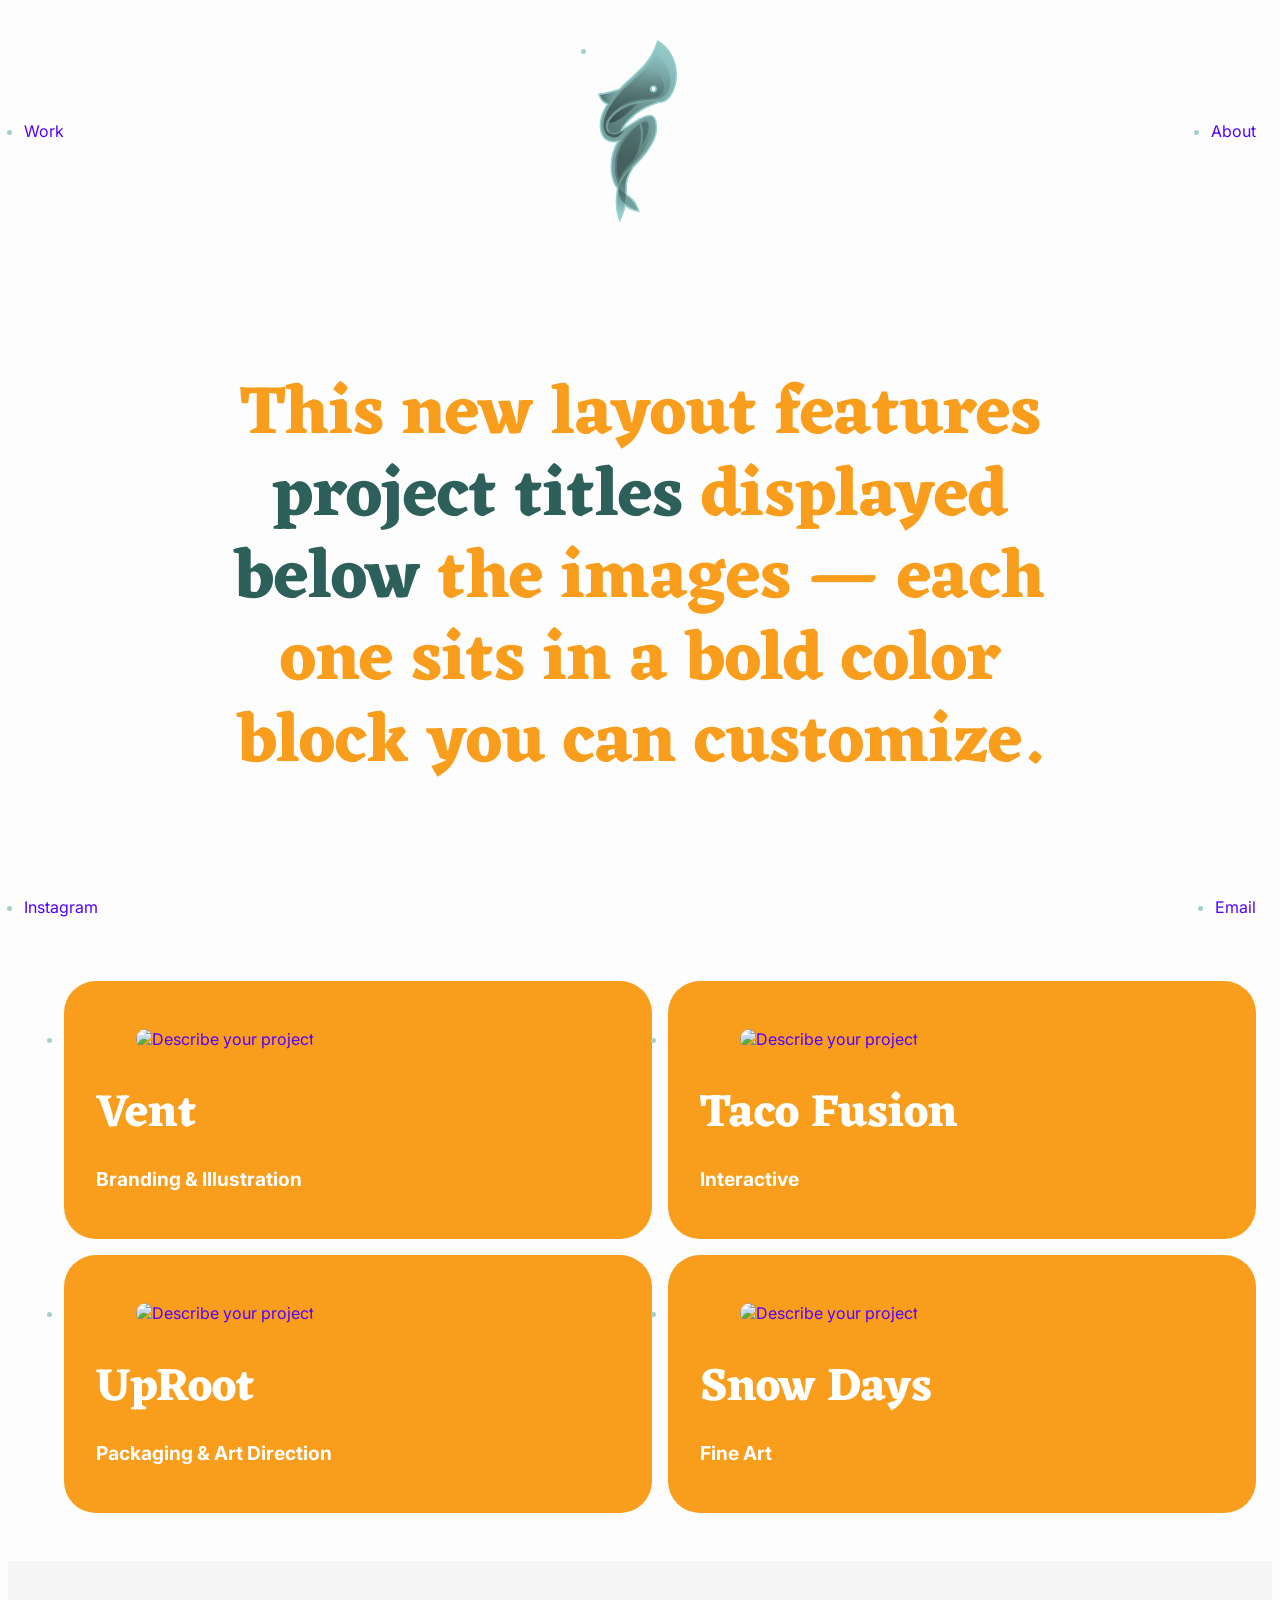
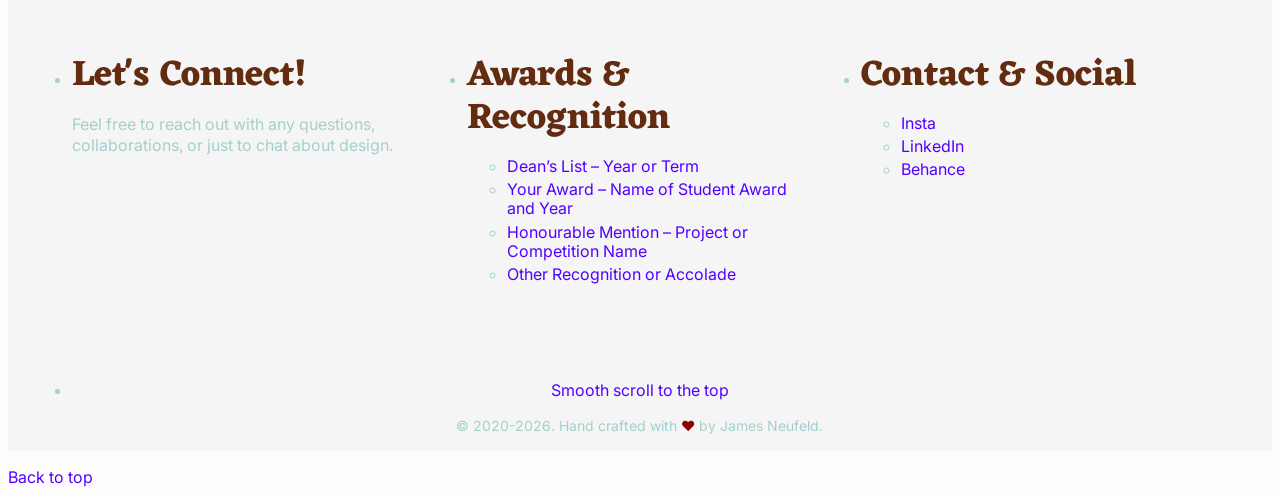
==== index.html @ b60eaa47 "Set new home page Ethan liked work with titles below" ====
<!DOCTYPE html>
<html lang="en">
  <head>
    <title>Free Creative Portfolio Template: October 2025 Version | Work Page</title>
    <meta name="description" content="When writing a meta description, keep it between 140 and 160 characters so Google can display your entire message. Don’t forget to include your keyword!" />
    <meta charset="utf-8" />
    <meta name="viewport" content="width=device-width, initial-scale=1.0" />
    <link rel="icon" type="image/svg+xml" href="assets/branding-images/favicon.svg" />
    <link rel="icon" type="image/png" href="assets/branding-images/favicon.png" />
    <meta property="og:image" content="screenshot.jpg" />
    <link rel="stylesheet" href="https://cdnjs.cloudflare.com/ajax/libs/meyer-reset/2.0/reset.min.css" />
    <link rel="stylesheet" href="https://cdnjs.cloudflare.com/ajax/libs/font-awesome/6.6.0/css/all.min.css" integrity="sha512-Kc323vGBEqzTmouAECnVceyQqyqdsSiqLQISBL29aUW4U/M7pSPA/gEUZQqv1cwx4OnYxTxve5UMg5GT6L4JJg==" crossorigin="anonymous" referrerpolicy="no-referrer" />
    <link rel="stylesheet" href="./styles/style.css" />
  </head>

  <body class="work-page" id="top">
    <section class="hero">
      <header class="hero-header">
        <ul class="nav-branding">
          <li><a href="index.html" class="custom-navigation">Work</a></li>
          <li class="nav-branding-logo">
            <a href="index.html"><img src="assets/branding-images/logo.svg" alt="Describe your project" /></a>
          </li>
          <li><a href="about.html" class="custom-navigation">About</a></li>
        </ul>
      </header>
      <div class="hero-headline-wrapper">
        <h1 class="hero-headline">
          This new layout features <span class="highlight-primary"><strong>project titles</strong></span> displayed <span class="highlight-primary"><strong>below</strong></span> the images — each one sits in a bold color block you can customize.
        </h1>
      </div>
      <footer class="hero-footer">
        <ul class="hero-footer-navigation">
          <li><a href="#" class="custom-navigation">Instagram</a></li>
          <li><a href="mailto:james@magnetude.com" class="custom-navigation">Email</a></li>
        </ul>
      </footer>
    </section>

    <main class="main-work-section">
      <section class="portfolio">
        <ul class="grid">
          <li class="work-page-grid-item project-container rounded-large">
            <a href="project-1.html" class="margin-bottom">
              <figure>
                <img src="assets/temp/first-name-last-name--project-title--category-3.jpg" width="1920" height="1080" class="rounded-large" loading="lazy" alt="Describe your project" />
              </figure>
            </a>
            <a href="project-1.html">
              <div class="project-details-overlay">
                <h1 class="work-grid-project-title">Vent</h1>
                <h4 class="work-grid-project-category">Branding &amp; Illustration</h4>
              </div>
            </a>
          </li>
          <li class="work-page-grid-item project-container rounded-large">
            <a href="project-2.html" class="margin-bottom">
              <figure>
                <img src="assets/temp/first-name-last-name--project-title--category-1.jpg" width="1920" height="1080" class="rounded-large" loading="lazy" alt="Describe your project" />
              </figure>
            </a>
            <a href="project-2.html">
              <div class="project-details-overlay rounded-large">
                <h1 class="work-grid-project-title">Taco Fusion</h1>
                <h4 class="work-grid-project-category">Interactive</h4>
              </div>
            </a>
          </li>
          <li class="work-page-grid-item project-container rounded-large">
            <a href="project-3.html" class="margin-bottom">
              <figure>
                <img src="assets/temp/first-name-last-name--project-title--category-2.jpg" width="1920" height="1080" class="rounded-large" loading="lazy" alt="Describe your project" />
              </figure>
            </a>
            <a href="project-3.html">
              <div class="project-details-overlay rounded-large">
                <h1 class="work-grid-project-title">UpRoot</h1>
                <h4 class="work-grid-project-category">Packaging &amp; Art Direction</h4>
              </div>
            </a>
          </li>
          <li class="work-page-grid-item project-container rounded-large">
            <a href="project-1.html" class="margin-bottom">
              <figure>
                <img src="assets/temp/first-name-last-name--project-title--category--placeholder-neo-classical-1.jpg" width="1920" height="1080" class="rounded-large" loading="lazy" alt="Describe your project" />
              </figure>
            </a>
            <a href="project-1.html">
              <div class="project-details-overlay rounded-large">
                <h1 class="work-grid-project-title">Snow Days</h1>
                <h4 class="work-grid-project-category">Fine Art</h4>
              </div>
            </a>
          </li>

        </ul>
      </section>
    </main>

    <ul class="footer-global">
      <li class="footer-tagline">
        <h2>Let's Connect!</h2>
        <p>Feel free to reach out with any questions, collaborations, or just to chat about design.</p>
      </li>
      <li class="footer-highlights">
        <h2>Awards & Recognition</h2>
        <ul class="footer-awards-list">
          <li class="footer-item"><a href="#">Dean’s List – Year or Term</a></li>
          <li class="footer-item"><a href="#">Your Award – Name of Student Award and Year</a></li>
          <li class="footer-item"><a href="#">Honourable Mention – Project or Competition Name</a></li>
          <li class="footer-item"><a href="#">Other Recognition or Accolade</a></li>
        </ul>
      </li>

      <li class="footer-contact-social">
        <h2>Contact & Social</h2>
        <ul class="footer-socials-list">
          <li class="footer-item"><a href="#">Insta</a></li>
          <li class="footer-item"><a href="#">LinkedIn</a></li>
          <li class="footer-item"><a href="#">Behance</a></li>
        </ul>
      </li>

      <li class="footer-full-width">
        <p><a href="#top">Smooth scroll to the top</a></p>
        <p class="footer-fineprint">
          &copy; <span id="copyright-years">2020-</span>. Hand crafted with
          <span class="heart">❤</span>
          by James Neufeld.
        </p>
        <script>
          document.getElementById("copyright-years").textContent += new Date().getFullYear();
        </script>
      </li>
    </ul>

    <div id="myID" class="bottomMenu hide"><a href="#">Back to top</a></div>

    <script>
      myID = document.getElementById("myID");

      var myScrollFunc = function () {
        var y = window.scrollY;
        if (y >= 800) {
          myID.className = "bottomMenu show";
        } else {
          myID.className = "bottomMenu hide";
        }
      };

      window.addEventListener("scroll", myScrollFunc);
    </script>
  </body>
</html>
---- styles/style.css ----
/*
 * =============================================
 * PORTFOLIO FOR CREATIVES – MAIN STYLESHEET
 * =============================================
 * Author: James Neufeld
 * Version: 2.1 | Last Updated: April 13, 2025
 * License: GNU General Public License v3.0 (GPL-3.0)
 * https://www.gnu.org/licenses/gpl-3.0.en.html
 * 
 * CONTENTS:                    DESIGN SYSTEM:
 * 1. Base Styles               - Comprehensive color & font theming 🎨
 * 2. Typography                - Mobile-first responsive architecture 📱
 * 3. Layout Components
 * 4. Page Templates
 * 5. Responsive Breakpoints
 * =============================================
 */

/* 
███████  ██████  ███    ██ ████████ ███████ 
██      ██    ██ ████   ██    ██    ██      
█████   ██    ██ ██ ██  ██    ██    ███████ 
██      ██    ██ ██  ██ ██    ██         ██ 
██       ██████  ██   ████    ██    ███████ 
*/

/* ------------------------------- */
/* 🌐 Google Fonts - Customize Your Site's Typography */
/* You can add your own fonts here, but be mindful of performance */
/* ------------------------------- */

/* TODO: Replace these Google Fonts with the ones you want to use on your site. */
/* Remember, the more fonts you load, the longer it can take for your page to load. */

/* Eczar Font (for headers or special text) */
@import url("https://fonts.googleapis.com/css2?family=Eczar:wght@400;500;600;700;800&display=swap");

/* Rubik Font (clean and modern for body text) */
@import url("https://fonts.googleapis.com/css2?family=Rubik:wght@300;400;500;600;700;900&display=swap");

/* Inter Font (great for readability and minimal design) */
@import url("https://fonts.googleapis.com/css2?family=Inter:wght@100;200;300;400;500;600;700;800;900&display=swap");

/*

/* 
██ ███    ███ ██████   ██████  ██████  ████████      ██████ ███████ ███████ 
██ ████  ████ ██   ██ ██    ██ ██   ██    ██        ██      ██      ██      
██ ██ ████ ██ ██████  ██    ██ ██████     ██        ██      ███████ ███████ 
██ ██  ██  ██ ██      ██    ██ ██   ██    ██        ██           ██      ██ 
██ ██      ██ ██       ██████  ██   ██    ██         ██████ ███████ ███████ 
*/

/* ------------------------------- */
/* 🔗 Imported Stylesheets */
/* These are external CSS files that add extra effects to your site. */
/* ------------------------------- */

/* TODO: Delete any stylesheets you don't plan to use on your site. */

/* File for animation effects that make elements move (e.g., flying) */
@import url("make-something-fly.css");

/* File for animation effects that make elements blink */
@import url("make-something-blink.css");

/* File for adding a smooth animated gradient background */
@import url("animated-gradient.css");

/* File for adding a glitch animation to your 404 error page */
@import url("error.css");

/* File for adding text stroke (outline) effect */
@import url("text-stroke.css");

/* File for adding stroke shadow effect around text */
@import url("stroke-shadow.css");

/* File with extra experimental styles (e.g., fun animations or effects) */
@import url("experiments.css");

/* File for adding a scroll-to-top button or effect */
@import url("scroll-to-top.css");

/* File for adding accordion functionality to expand/collapse content sections */
@import url("accordian.css");

/* 
██    ██  █████  ██████  ██  █████  ██████  ██      ███████ ███████ 
██    ██ ██   ██ ██   ██ ██ ██   ██ ██   ██ ██      ██      ██      
██    ██ ███████ ██████  ██ ███████ ██████  ██      █████   ███████ 
 ██  ██  ██   ██ ██   ██ ██ ██   ██ ██   ██ ██      ██           ██ 
  ████   ██   ██ ██   ██ ██ ██   ██ ██████  ███████ ███████ ███████ 
*/

/* ------------------------------- */
/* 🎨 Theme Design Variables */
/* Use CSS variables to quickly change your site's color scheme and typography */
/* ------------------------------- */

/* These design variables store important elements like colours and fonts.
   You can easily change the look and feel of your site by adjusting these values. */

/* TODO: Customize these variables to fit your design. You can add new ones or delete ones you don’t need. */

:root {
  /* Typography */
  --font-family-body: "Inter", sans-serif;
  --font-family-heading: "Eczar", serif;
  --font-family-project-title: "Eczar", serif;
  /* Core Colours */
  --color-text-primary: #a3d0cd;
  --color-text-secondary: #a3d0cd;
  --color-accent-primary: #f99d1c;
  --color-accent-secondary: #2d605b;
  --color-overlay-primary: rgb(45, 96, 91,0.8);
  --color-highlight: #a3d0cd;
  --color-fallback: #ff057c; /* Fallback color for glitch effect on 404 page */
  /* Backgrounds */
  --color-bg: #fdfdfd;
  --color-bg-about: #f5f5f5;
  --color-bg-footer: #f5f5f5;
  --color-bg-holding-page: rgba(82, 0, 255, 0.6);
  /* Headings */
  --h1-color: #632c11;
  --h2-color: #632c11;
  --h3-color: #632c11;
  --h4-color: #632c11;
  --h5-color: #632c11;
  --h6-color: #632c11;
  /* Special Text Colours */
  --color-text-holding-title: #ebedf0;
  --color-text-project-category: #ffffff;
  --color-text-project-description: #222;
  --color-text-project-sidebar: #222;
  --color-text-project-title: #5200ff;
  --color-text-work-grid-title: #ffffff;
  /* Link States */
  --color-link: #5200ff;
  --color-link-hover: #111;
  --color-link-visited: #5200ff;
  /* Navigation */
  --color-nav-link: #5200ff;
  --color-nav-link-hover: #321575;
  --color-nav-arrow: #5200ff;
  --color-nav-arrow-hover: #000;
  --color-nav-arrow-stroke: #5200ff;
  --color-nav-arrow-stroke-hover: #000;
  /* Components */
  --color-bg-full-width: #f5f5f5;
  --color-bg-project-description: #f5f5f5;
  --color-bg-sidebar-project: orangered;
  --color-bg-sidebar-work: lemonchiffon;
  --color-gradient-hero: linear-gradient(90deg, #ff00ff, #00ffff);
  --color-gradient-project-details: linear-gradient(-225deg, #ff057c 0%, #8d0b93 50%, #321575 100%);
  /* Special Elements */
  --color-icon-heart: darkred;
  --color-text-holding-footer: #f8f8ff;
  --color-bg-selection: #5200ff;
  --color-shadow-stroke: rgba(0, 0, 0, 0.4);
  /* Assets */
  --image-noise-texture: url(/assets/temp/noise.svg);
  /* Animation Durations */
  --duration-fast: 0.15s; /* Quick interactions (hover states) */
  --duration-normal: 0.3s; /* Standard transitions (button clicks) */
  --duration-slow: 0.75s; /* Prominent animations (page transitions) */
  /* Rounded Corners */
  --radius-sm: 0.5rem; /* Small interactive elements */
  --radius-md: 1rem; /* Cards/containers */
  --radius-lg: 2rem; /* Large decorative elements */
  --radius-full: 50%; /* Circles/pills */
  /* Padding Scale */
  --padding-tiny: 0.5rem; /* Micro-spacing: icon padding, toggle switches */
  --padding-small: 1rem; /* Compact spacing: mobile buttons, form tags */
  --padding-medium: 2rem; /* Standard spacing: desktop buttons, card content */
  --padding-large: 3rem; /* Section spacing: content blocks, banner padding */
  --padding-jumbo: 4rem; /* Hero elements: full-width containers, page headers */
  --padding-ultra: 8rem; /* Full-bleed spacing: edge-to-edge layouts, super-sized headers */
  /* Flex Gap Scale */
  --gap-tiny: 0.5rem; /* Micro-gap: icon spacing, small button groups */
  --gap-small: 1rem; /* Compact gap: card elements, form fields */
  --gap-medium: 2rem; /* Standard gap: desktop card grids, section items */
  --gap-large: 3rem; /* Section gap: major content blocks, banner spacing */
  --gap-jumbo: 4rem; /* Hero gap: full-width containers, large card spacing */
  --gap-ultra: 8rem; /* Edge-to-edge spacing: mega sections, spacious layouts */
}

/* ======================
   #BASE STYLES
   ====================== */

/* 
███    ███  ██████  ██████  ██ ██      ███████     ███████ ██ ██████  ███████ ████████ 
████  ████ ██    ██ ██   ██ ██ ██      ██          ██      ██ ██   ██ ██         ██    
██ ████ ██ ██    ██ ██████  ██ ██      █████       █████   ██ ██████  ███████    ██    
██  ██  ██ ██    ██ ██   ██ ██ ██      ██          ██      ██ ██   ██      ██    ██    
██      ██  ██████  ██████  ██ ███████ ███████     ██      ██ ██   ██ ███████    ██    
*/

/* ------------------------------- */
/* 📱 Responsive Design for Small Devices (Portrait Phones) */
/* No media query needed for small devices like phones under 576px. This is the default in Bootstrap. */
/* ------------------------------- */

/* Add border-box sizing to make layout easier and enable smooth scrolling behavior */
html {
  box-sizing: border-box; /* Makes sure padding and borders don't add extra width to elements */
  scroll-behavior: smooth; /* Adds smooth scrolling between sections */
  cursor: url("../assets/temp/up-cursor.png"), auto !important; /* Custom cursor (change the URL below to use your own) */

  /* TODO: Replace the URL above to add a custom cursor. 
     If you want to use the default browser cursor, just delete this line. */
}

/* Ensure all elements, including pseudo-elements, follow border-box sizing */
*,
*:before,
*:after {
  box-sizing: inherit; /* Inherits the border-box setting from the html tag */
}

body {
  font-family: var(--font-family-body);
  color: var(--color-text-primary);
  background: var(--color-bg);
  display: flex;
  flex-direction: column;
  min-height: 100vh;
}

/* ------------------------------- */
/* 🖍️ Text Highlight Styles */
/* This changes the background color when you highlight text (like when you click and drag to select it) */
/* ------------------------------- */

::selection {
  background: var(--color-bg-selection); /* Uses your custom color for highlighted text */
}

/* ---------------------------------------- */
/* 🖼️ Responsive Image Styles */
/* These styles make your images and icons look good on any screen size */
/* ---------------------------------------- */

/* Make all images and SVGs scale nicely */
img,
svg {
  max-width: 100%; /* Keeps the image from getting too big */
  height: auto; /* Keeps the image’s original proportions */
  vertical-align: top; /* Removes little gaps under images (from line-height) */
  object-fit: contain; /* Optional: Makes sure the whole image fits inside its box */
  /* Try 'cover' if you want it to fill the space, or remove this line if not needed */
}

/* ---------------------------------------- */
/* 🎨 Utility Classes for Styling Elements  */
/* Use these helper classes to quickly apply 
   common styles across your portfolio site */
/* ---------------------------------------- */

/* ------------------------ */
/* 📐 Layout & Spacing Tools */
/* ------------------------ */

/* Horizontally centers a block element (must have a defined width) */
.centered-block {
  margin: 0 auto;
}

/* Vertical layout – stacks items in a column (mobile-first) */
.flex-row {
  display: flex;
  flex-direction: column;
}

/* Puts the box on its own line and adds space underneath */
.margin-bottom {
  display: block; /* Makes it a block so it stacks nicely */
  margin-bottom: 1rem; /* Adds space below – helps with layout breathing room */
}

.width-third,
.width-two-thirds {
  width: 100%;
}

/* Adds a dashed border to help you see the box while you're designing */
.border {
  border: 1px dashed var(--color-accent-primary); /* This uses your custom accent color */
  /* TODO: Delete this later – it’s just here to help you see the box while you work */
}

/* ---------------------- */
/* ✍️  Typography Helpers */
/* ---------------------- */

/* Optimal line length for readability (~60 characters) */
.max-text-width {
  max-width: 60ch;
}

/* Centers your text (great for headings or buttons) */
.centered-text {
  text-align: center;
}

/* ------------------------------ */
/* 🌀 Animation & Interaction Tools */
/* ------------------------------ */

/* Smooth transition when applying transformations – improves hover experience */
.rotate {
  transition: transform 0.3s ease;
}

/* Rotates the element slightly on hover – adds a playful effect */
.rotate:hover {
  transform: rotate(4deg);
}

/* ----------------------------- */
/* 📦 Padding Utilities (Mobile First) */
/* ----------------------------- */

.padding-tiny {
  padding: var(--padding-tiny);
}

.padding-small {
  padding: var(--padding-small);
}

.padding-medium {
  padding: var(--padding-small); /* smaller, mobile-safe default */
}

.padding-large {
  padding: var(--padding-small); /* smaller, mobile-safe default */
}

.padding-jumbo {
  padding: var(--padding-small); /* smaller, mobile-safe default */
}

.padding-ultra {
  padding: var(--padding-small); /* smaller, mobile-safe default */
}

/* ----------------------------- */
/* 🧩 Flex Gap Utilities (Mobile First) */
/* ----------------------------- */
.gap-tiny {
  gap: var(--gap-tiny);
}
.gap-small {
  gap: var(--gap-small);
}
.gap-medium {
  gap: var(--gap-small); /* smaller, mobile-safe default */
}
.gap-large {
  gap: var(--gap-small); /* smaller, mobile-safe default */
}
.gap-jumbo {
  gap: var(--gap-small); /* smaller, mobile-safe default */
}
.gap-ultra {
  gap: var(--gap-small); /* smaller, mobile-safe default */
}

/* ------------------------------ */
/* 🧱 Border Radius Shortcuts */
/* ------------------------------ */

/* Small interactive elements (buttons, inputs) */
.rounded-small {
  border-radius: var(--radius-sm);
}

/* Default containers (cards, dropdowns) */
.rounded-medium {
  border-radius: var(--radius-md);
}

/* Large decorative elements (modals, banners) */
.rounded-large {
  border-radius: var(--radius-lg);
}

/* Perfect circles (avatars, icons) */
.rounded-full {
  border-radius: var(--radius-full);
}

/* ---------------------------------------- */
/* 🎥 Responsive Embedded Video Styles      */
/* These styles keep your videos looking sharp and correctly sized on any device */
/* ---------------------------------------- */

/* The container holds the video and maintains a 16:9 aspect ratio */
.project-video-container {
  position: relative;
  overflow: hidden;
  width: 100%;
  padding-top: 56.25%; /* 16:9 Aspect Ratio (because 9 ÷ 16 = 0.5625) */
  margin-bottom: 1rem;
}
/* The iframe is absolutely positioned to fill the container */
.responsive-iframe {
  position: absolute;
  top: 0;
  left: 0;
  bottom: 0;
  right: 0;
  width: 100%;
  height: 100%;
}

/* ---------------------------------------- */
/* 🧭 Responsive Navigation (Coming Soon)   */
/* This section is in progress — you'll build a mobile-friendly nav bar here */
/* ---------------------------------------- */

.responsive-nav {
  display: flex;
  flex-direction: row;
  justify-content: space-between;
  background: lightblue;
  padding: var(--padding-small);
}

/* ------------------------------------------------------------------ */
/* 🔤 Global & Mobile Typography                                      */
/* Heading styles that scale nicely for mobile-first, responsive sites */
/* ------------------------------------------------------------------ */

/* 
████████ ██    ██ ██████   ██████   ██████  ██████   █████  ██████  ██   ██ ██    ██ 
   ██     ██  ██  ██   ██ ██    ██ ██       ██   ██ ██   ██ ██   ██ ██   ██  ██  ██  
   ██      ████   ██████  ██    ██ ██   ███ ██████  ███████ ██████  ███████   ████   
   ██       ██    ██      ██    ██ ██    ██ ██   ██ ██   ██ ██      ██   ██    ██    
   ██       ██    ██       ██████   ██████  ██   ██ ██   ██ ██      ██   ██    ██    
*/

/* Heading Styles (h1 - h6) */

h1 {
  font-size: 2.2rem;
  font-family: var(--font-family-heading);
  line-height: 1.2;
  margin-bottom: 1rem;
  color: var(--h1-color);
}

h2 {
  font-size: 2rem;
  font-family: var(--font-family-heading);
  line-height: 1.2;
  margin-bottom: 1rem;
  color: var(--h2-color);
}

h3 {
  font-size: 1.325rem;
  margin-bottom: 1rem;
  line-height: 1.2;
  color: var(--h3-color);
}

h4 {
  font-size: 1.2rem;
  line-height: 1.2;
  margin-bottom: 1rem;
  color: var(--h4-color);
}

h5 {
  font-size: 1.1rem;
  line-height: 1.2;
  margin-bottom: 1rem;
  color: var(--h5-color);
}

h6 {
  font-size: 1rem;
  line-height: 1.2;
  margin-bottom: 1rem;
  color: var(--h6-color);
}

/* ------------------------------------------------------------------ */
/* 📝 Paragraph and Text Styles                                       */
/* Base text styles for body copy, bold, italic, and fine print       */
/* ------------------------------------------------------------------ */

p {
  font-size: 1rem;
  line-height: 1.3;
  margin-bottom: 1rem;
}

strong {
  font-weight: 700; /* Makes text bold */
}

em {
  font-style: italic; /* Adds emphasis with italic style */
}

sup {
  font-size: 0.6em; /* smaller than the surrounding text */
  vertical-align: super; /* ensures it sits above the baseline */
  font-weight: normal; /* optional: adjust weight */
}

/* ------------------------------------------------------------------ */
/* 🎨 Custom Class Styles for Headlines, Projects, and Highlights     */
/* Use these utility classes to style key text elements across pages  */
/* ------------------------------------------------------------------ */

/* Main hero headline — usually sits in the intro section */
.hero-headline {
  color: var(--color-accent-primary); /* Uses your brand's dominant color */
  max-width: 40ch; /* Optimal line length for readability (~40 characters) */
  text-wrap: balance; /* Prevents awkward line breaks (like elegant typography) */
  margin-inline: auto; /* Horizontally centers the text in its container */
}

/* Large project title — appears on individual project pages */
.project-title {
  font-size: 3.625rem;
  font-family: var(--font-family-project-title);
  color: var(--color-text-project-title);
  margin-bottom: 1rem;
}

/* Project description text — pairs with the project title */
.project-description {
  font-size: 1.225rem;
  line-height: 1.2;
  color: var(--color-text-project-description);
  margin-bottom: 1rem;
}

/* 🧱 Full-width headings — useful in layouts that span edge-to-edge */
.h1-full-width,
.h2-full-width {
  width: 100%;
  padding: var(--padding-small);
}

/* ✨ Highlighted text — great for emphasis */
.highlight-primary {
  color: var(--color-accent-secondary);
}

.highlight-gradient {
  background: var(--color-gradient-hero);
  -webkit-background-clip: text;
  color: transparent;
  font-weight: bold;
}

/* 📂 Project grid title — used in grid view (like a portfolio gallery) */
.work-grid-project-title {
  font-size: 2.875rem;
  color: var(--color-text-work-grid-title);
  text-wrap: balance;
}

/* 🏷️ Project category label — displays the type or role of the project */
.work-grid-project-category {
  color: var(--color-text-project-category);
}

/*

██   ██ ██    ██ ██████  ███████ ██████  ██      ██ ███    ██ ██   ██ ███████ 
██   ██  ██  ██  ██   ██ ██      ██   ██ ██      ██ ████   ██ ██  ██  ██      
███████   ████   ██████  █████   ██████  ██      ██ ██ ██  ██ █████   ███████ 
██   ██    ██    ██      ██      ██   ██ ██      ██ ██  ██ ██ ██  ██       ██ 
██   ██    ██    ██      ███████ ██   ██ ███████ ██ ██   ████ ██   ██ ███████ 

*/

/* -------------------------------------------------------------------------- */
/* 🔗 Hyperlink Styles — LVHFA                                                */
/* LVHFA = Link, Visited, Hover, Focus, Active                                */
/* These are the five main states a hyperlink can be in                       */
/* -------------------------------------------------------------------------- */

/* Unvisited link */
a:link {
  color: var(--color-link);
  text-decoration: none; /* Removes underline */
}

/* Visited link — after a user clicks and returns */
a:visited {
  color: var(--color-link-visited);
}

/* Hover — when a user hovers their mouse over the link */
a:hover {
  color: var(--color-link-hover);
}

/* Focus — when a link is focused (keyboard navigation) */
a:focus {
  outline: 1px solid var(--color-accent-primary);
}

/* Active — when the link is actively being clicked or tapped */
a:active {
  color: var(--color-link-hover);
  /* Useful for mobile tap interactions */
}

/* -------------------------------------------------------------------------- */
/* 🧭 Hyperlink Class Styles                                                  */
/* These are custom styles for specific types of navigation links             */
/* -------------------------------------------------------------------------- */

a.nav-link-primary {
  color: var(--color-nav-link);
}
a.nav-link-primary:hover {
  color: var(--color-nav-link-hover);
}

/* -------------------------------------------------------------------------- */
/* 🧭 Previous & Next Project Navigation Arrows                               */
/* These styles are for the left and right arrows used to move between       */
/* individual project pages in your portfolio. Includes stroke effect styles.*/
/* -------------------------------------------------------------------------- */

/* Default and visited state for navigation arrows */

.navigation-arrow:link,
.navigation-arrow:visited {
  color: var(--color-nav-arrow);
}

/* Hover and active (clicked) states — makes arrows feel interactive */
.navigation-arrow:active,
.navigation-arrow:hover {
  color: var(--color-nav-arrow-hover);
}

/* 🖋️ Optional stroke effect for a bold, outlined arrow look */

.stroke:link,
.stroke:visited {
  -webkit-text-stroke-width: 2px;
  -webkit-text-stroke-color: var(--color-nav-arrow-stroke);
}

.stroke:active,
.stroke:hover {
  -webkit-text-stroke-width: 2px;
  -webkit-text-stroke-color: var(--color-nav-arrow-stroke-hover);
}

/* 

██   ██ ███████ ██████   ██████  
██   ██ ██      ██   ██ ██    ██ 
███████ █████   ██████  ██    ██ 
██   ██ ██      ██   ██ ██    ██ 
██   ██ ███████ ██   ██  ██████  
                                 
*/

/* -------------------------------------------------------------------------- */
/* 🦸 Hero Section Layout                                                     */
/* Full-page intro area with logo, headline, icon, and footer nav            */
/* Great place for first impression and personal branding                    */
/* -------------------------------------------------------------------------- */

.hero {
  width: 100%;
  min-height: 80vh; /* Takes up most of the screen height */
  display: flex;
  flex-direction: column;
}
.hero-header {
  min-height: 6rem; /* Space reserved for logo + nav */
}

.nav-branding {
  display: flex;
  flex-direction: column;
  justify-content: space-between;
  padding: var(--padding-small);
  align-items: center;
}

.nav-branding-group {
  display: flex;
  flex-direction: row;
}
.nav-branding-item {
  padding: var(--padding-tiny);
}

.nav-branding-logo {
  width: 3rem;
  /* TODO: Adjust the width of the logo on mobile devices here */
}

.hero-headline-wrapper {
  width: 100%;
  display: flex;
  flex-direction: column;
  flex: 1;
  gap: 3rem;
  align-items: center;
  justify-content: center;
  padding: var(--padding-small);
  text-align: center; /* Keeps text centered */
}

.hero-icon {
  font-size: 4rem;
}

.hero-footer {
  display: flex;
  justify-content: center;
  flex-direction: column;
  text-align: center;
}

.hero-footer-navigation {
  display: flex;
  flex-direction: row;
  justify-content: space-between;
  padding: var(--padding-small);
}

/*

 ██████  ██████  ███    ███ ██████   ██████  ███    ██ ███████ ███    ██ ████████ ███████ 
██      ██    ██ ████  ████ ██   ██ ██    ██ ████   ██ ██      ████   ██    ██    ██      
██      ██    ██ ██ ████ ██ ██████  ██    ██ ██ ██  ██ █████   ██ ██  ██    ██    ███████ 
██      ██    ██ ██  ██  ██ ██      ██    ██ ██  ██ ██ ██      ██  ██ ██    ██         ██ 
 ██████  ██████  ██      ██ ██       ██████  ██   ████ ███████ ██   ████    ██    ███████ 
                                                                                          
*/

/* -------------------------------------------------------------------------- */
/* 🔧 Full-Width Section Components                                             */
/* These components create flexible, full-screen sections for your portfolio   */
/* Perfect for highlighting key information and projects                      */
/* -------------------------------------------------------------------------- */

.full-width-section {
  width: 100%;
  min-height: 80vh; /* Takes up most of the screen height */
  display: flex;
  flex-direction: column;
  align-items: center;
  justify-content: center;
  background: var(--color-bg-full-width); /* Background color for full-width sections */
  margin-bottom: 1rem;
}

.full-width-headline-wrapper {
  width: 100%;
  min-height: 60vh; /* Ensures the headline takes up a good portion of the screen */
  display: flex;
  flex-direction: column;
  align-items: center;
  justify-content: center;
  padding: var(--padding-small);
  text-align: center; /* Keeps the text centered */
}

.section-container {
  width: 100%;
  display: flex;
  flex-direction: column;
  align-items: center;
  justify-content: center;
  padding: var(--padding-small);
  margin-bottom: 1rem;
}
.section-item {
  padding: var(--padding-small);
  margin: 1rem;
}

/* 

██     ██  ██████  ██████  ██   ██     ██████   █████   ██████  ███████ 
██     ██ ██    ██ ██   ██ ██  ██      ██   ██ ██   ██ ██       ██      
██  █  ██ ██    ██ ██████  █████       ██████  ███████ ██   ███ █████   
██ ███ ██ ██    ██ ██   ██ ██  ██      ██      ██   ██ ██    ██ ██      
 ███ ███   ██████  ██   ██ ██   ██     ██      ██   ██  ██████  ███████ 

*/

/* -------------------------------------------------------------------------- */
/* 🔲 Work Page Layout Components                                               */
/* These styles create the layout for your work portfolio and project pages    */
/* The goal is to showcase your projects and provide a responsive, clean UI  */
/* -------------------------------------------------------------------------- */

/* Work wrapper (takes up available space) */
.main-work-section {
  flex: 1;
}

/* Padding around work grid and project page */
.portfolio,
.project-wrapper,
.work-sidebar-wrapper {
  padding: var(--padding-tiny); /* Padding to keep content from touching edges */
}

/* Work Sidebar on Mobile */
.work-sidebar {
  width: 100%;
  background: var(--color-bg-sidebar-work); /* Background color for the sidebar */
}

/* Main Work Area with Sidebar on Mobile */
.work-details {
  width: 100%;
}

/* Defining the work page grid */
.grid {
  display: grid;
  grid-template-columns: repeat(auto-fit, minmax(300px, 1fr)); /* Creates a responsive grid */
  grid-gap: 1rem; /* Space between grid items */
  /* The auto-fit and minmax() function help ensure responsiveness across screen sizes */
}

/* Individual Work Grid Item */
.work-page-grid-item,
.overlay-container {
  width: 100%;
  height: auto;
  position: relative; /* Needed to position the overlay */
}
/* Masonry Overlay Text */
.overlay-container:hover .overlay {
  opacity: 1;
}

/* Project container for background and padding */
.project-container {
  background: var(--color-accent-primary); /* Set project background color */
  padding: var(--padding-medium);
}

/* Overlay (appears on hover) */
.overlay {
  position: absolute;
  top: 0;
  right: 0;
  bottom: 0;
  left: 0;
  width: 100%;
  height: 100%;
  opacity: 0; /* Initially invisible */
  transition: var(--duration-slow) ease;
  display: flex;
  justify-content: center;
  align-items: center;
  flex-direction: column;
  padding: var(--padding-small);
  background-color: var(--color-overlay-primary); /* Background color of the overlay */
  transition:
    opacity var(--duration-normal),
    visibility var(--duration-normal);
}

/* Hover effect on work page grid items */
.work-page-grid-item:hover .overlay {
  visibility: visible; /* Make overlay visible on hover */
  opacity: 1; /* Set opacity on hover */
}

/* Optional container for future overlay customization */
.project-details-overlay {
  /* Placeholder: no custom styles yet */
}

/*

███████ ██ ██████  ███████ ██████   █████  ██████  
██      ██ ██   ██ ██      ██   ██ ██   ██ ██   ██ 
███████ ██ ██   ██ █████   ██████  ███████ ██████  
     ██ ██ ██   ██ ██      ██   ██ ██   ██ ██   ██ 
███████ ██ ██████  ███████ ██████  ██   ██ ██   ██ 
                                                   
                                                   
*/

/* -------------------------------------------------------------------------- */
/* 🗂️ Sidebar Navigation Styles                                                 */
/* This section contains styles for the sidebar navigation on the portfolio    */
/* website. The aim is to create a simple and clean sidebar for better access. */
/* -------------------------------------------------------------------------- */

/* Sidebar navigation list styles */
.sidebar-nav-list {
  padding: var(--padding-small); /* Adds padding around the navigation list */
}

/* Individual navigation item styles */
.sidebar-nav-item {
  margin-bottom: 1rem; /* Space between each navigation item */
}

/* 

 █████  ██████   ██████  ██    ██ ████████ 
██   ██ ██   ██ ██    ██ ██    ██    ██    
███████ ██████  ██    ██ ██    ██    ██    
██   ██ ██   ██ ██    ██ ██    ██    ██    
██   ██ ██████   ██████   ██████     ██    
                                           
*/

/* -------------------------------------------------------------------------- */
/* 📚 About Page Grid Styles                                                   */
/* These styles structure the layout of the "About" page using a grid system.  */
/* The grid has 3 main sections: an image, text, and footer.                   */
/* -------------------------------------------------------------------------- */

/* Grid container for the About section */
.about-grid {
  display: grid; /* Set to grid layout */
  grid-template-columns: 1fr; /* Single column layout for mobile and smaller screens */
  grid-gap: 3rem; /* Space between grid items */
  background: var(--color-bg-about); /* Background color for the section */
  padding: var(--padding-small); /* Padding around the grid */
  flex: 1; /* Flex-grow to take up available space */
}

/* Image section in the About page grid */
.about-grid-image {
  grid-column: 1 / 2; /* Image spans the first column */
  grid-row: 1 / 2; /* Image spans the first row */
}

/* Text section in the About page grid */
.about-grid-text {
  grid-column: 1 / 2; /* Text spans the first column */
  grid-row: 2 / 3; /* Text spans the second row */
}

/* 

███████  ██████   ██████  ████████ ███████ ██████  
██      ██    ██ ██    ██    ██    ██      ██   ██ 
█████   ██    ██ ██    ██    ██    █████   ██████  
██      ██    ██ ██    ██    ██    ██      ██   ██ 
██       ██████   ██████     ██    ███████ ██   ██ 
                                                   
*/

/* -------------------------------------------------------------------------- */
/* 📱 MOBILE FOOTER LAYOUT                                                    */
/* Designed with mobile-first approach using CSS Grid                          */
/* -------------------------------------------------------------------------- */

.footer-global {
  display: grid;
  grid-template-columns: 1fr; /* Single column layout */
  grid-gap: 3rem; /* Consistent spacing between sections */
  min-height: auto; /* Allows footer to expand based on content, no fixed height */
  background: var(--color-bg-footer); /* Using CSS variable for theming */
  padding: var(--padding-small); /* Internal spacing */

  /* Note: Using 'fr' units ensures proper scaling across devices */
}

/* -------------------------------------------------------------------------- */
/* 🧩 FOOTER SECTION PLACEMENT                                                */
/* Each component stacks vertically in mobile view                             */
/* -------------------------------------------------------------------------- */

.footer-tagline {
  grid-column: 1 / 2; /* Full width (single column) */
  grid-row: 1 / 2;
}
.footer-highlights {
  grid-column: 1 / 2;
  grid-row: 2 / 3;
}
.footer-contact-social {
  grid-column: 1 / 2;
  grid-row: 3 / 4;
}
/* -------------------------------------------------------------------------- */
/* 🌊 FULL-WIDTH BOTTOM SECTION                                               */
/* Typically used for copyright/legal information                             */
/* -------------------------------------------------------------------------- */
.footer-full-width {
  grid-column: 1 / 2;
  grid-row: 4 / 5;
  text-align: center; /* Center copyright text */
  align-self: end; /* Push to bottom */
}

/* ------------------------------- */
/* 📜 Reusable footer list styles */
/* ------------------------------- */
.footer-list {
  margin-bottom: 2rem;
}
.footer-awards-list {
  margin-bottom: 2rem;
}
.footer-works-list {
  margin-bottom: 2rem;
}
.footer-socials-list {
  margin-bottom: 2rem;
}

/* -------------------------------------------------------------------------- */
/* 📏 Footer Item Spacing                                                     */
/* -------------------------------------------------------------------------- */

/* Apply this class to ALL list items (awards, works, social, bullets) */
.footer-item {
  line-height: 1.2; /* Consistent line height for footer items to improve spacing */
  margin-bottom: 0.25rem;
}

/* ------------------------------- */
/* ▪️ Bullet List Style */
/* Square bullets with compact spacing */
/* ------------------------------- */

.footer-bullet-list {
  list-style-type: square;
  list-style-position: inside;
  margin-bottom: 1rem;
}

.footer-bullet-list .footer-item {
  margin-bottom: 0.25rem;
  padding-left: 0.5rem;
  text-indent: -0.5rem; /* Pulls text back toward bullet */
}

/* -------------------------------------------------------------------------- */
/* ✨ Footer Special Elements                                                 */
/* -------------------------------------------------------------------------- */

/* Heart icon for copyright/love notes */
.heart {
  color: var(--color-icon-heart); /* Color for heart icon */
}

.footer-fineprint {
  font-size: 0.875rem; /* Slightly smaller for disclaimers or captions */
  color: var(--color-text-secondary); /* Themed color */
}

/* New item badges */
.badge-new {
  background: var(--color-highlight);
  padding: 0.1rem;
  font-size: 0.8125rem;
  text-transform: uppercase;
}

/* -------------------------------------------------------------------------- */
/* 🌐 MINIMAL FOOTER (ALTERNATIVE VERSION)                                    */
/* A simpler alternative to the CSS Grid footer - ideal for beginners          */
/* -------------------------------------------------------------------------- */

.footer-global-wrapper {
  padding: var(--padding-small);
}

/* 

██████  ██████   ██████       ██ ███████  ██████ ████████     ██████   █████   ██████  ███████ 
██   ██ ██   ██ ██    ██      ██ ██      ██         ██        ██   ██ ██   ██ ██       ██      
██████  ██████  ██    ██      ██ █████   ██         ██        ██████  ███████ ██   ███ █████   
██      ██   ██ ██    ██ ██   ██ ██      ██         ██        ██      ██   ██ ██    ██ ██      
██      ██   ██  ██████   █████  ███████  ██████    ██        ██      ██   ██  ██████  ███████ 
                                                                                               
*/

/* ---------------------------------------------------------------------------------- */
/* Project Page Layout - This section contains the layout for project pages,         */
/* including the project image, description, sidebar, and navigation arrows.         */
/* ---------------------------------------------------------------------------------- */

/* Wrapper for the main project section and sidebar */
.project-wrapper,
.work-sidebar-wrapper {
  display: flex;
  flex-direction: column;
  justify-content: space-between;
}

/* Full-width wrapper for the project section */
.project-wrapper-full-width {
  width: 100%;
  padding: var(--padding-small);
}

/* Container for the project content with full-width display */
.project-full-width {
  width: 100%;
  margin-bottom: 2rem;
}

/* Sidebar Styles */
.project-aside {
  width: 100%;
  padding: var(--padding-small);
  display: flex;
  flex-direction: column;
  color: var(--color-text-project-sidebar);
  background: var(--color-bg-sidebar-project);
}

/* Container for project images with center alignment */
.project-image-container {
  display: flex;
  align-items: center;
  justify-content: center;
  flex-direction: column;
  margin-bottom: 1rem; /* Space below the image */
}

/* Container for project description */
.project-description-container {
  display: flex;
  align-items: flex-start;
  justify-content: flex-start;
  flex-direction: column;
  background: var(--color-bg-project-description);
  padding: var(--padding-small);
  width: 100%;
  margin-bottom: 1rem; /* Space below the description */
}

/* Column styles for one-column, two-column and four-column layouts (mobile-first) */
.col-1,
.col-2,
.col-4 {
  width: 100%;
  padding: var(--padding-small);
}

/* Project image styling */
.project-image {
  width: 100%;
  display: flex;
  align-items: center;
  justify-content: center;
  margin-bottom: 1rem;
}
/* Project details section */
.project-details {
  width: 100%;
  padding: var(--padding-small);
  background: var(--color-gradient-project-details); /* TODO: Remove gradient background if you prefer a simpler design */
}

/* Previous/Next Arrow Styles */

.project-navigation {
  display: flex;
  flex-direction: row;
  flex: 1;
  align-items: flex-end;
  justify-content: space-between;
  width: 100%;
}

/* Styling for left and right arrows */
.arrow-left,
.arrow-right {
  width: 50%;
}
.arrow-right {
  text-align: right;
}

.arrow {
  padding: 0;
}

/* ------------------------------- */
/* 📜 Project info list styles */
/* ------------------------------- */

.project-info-list {
  margin-bottom: 1rem;
}
.project-item {
  font-size: 1rem;
  line-height: 1.2; /* Consistent line height for project items to improve spacing */
  margin-bottom: 0.25rem;
}

/*

██████  ██       ██████   ██████      ██ ██████  ███████ ███████ ██    ██ ███    ███ ███████ 
██   ██ ██      ██    ██ ██          ██  ██   ██ ██      ██      ██    ██ ████  ████ ██      
██████  ██      ██    ██ ██   ███   ██   ██████  █████   ███████ ██    ██ ██ ████ ██ █████   
██   ██ ██      ██    ██ ██    ██  ██    ██   ██ ██           ██ ██    ██ ██  ██  ██ ██      
██████  ███████  ██████   ██████  ██     ██   ██ ███████ ███████  ██████  ██      ██ ███████ 
                                                                                             
*/

/* Blog and Resume page styles */

.text-section {
  width: 100%;
  background: var(--color-bg);
  padding: var(--padding-small);
}
.list-item {
  line-height: 1.3;
  list-style-type: disc;
  margin-left: 1.2rem;
}

/* 

██   ██  ██████  ██      ██████  ██ ███    ██  ██████  
██   ██ ██    ██ ██      ██   ██ ██ ████   ██ ██       
███████ ██    ██ ██      ██   ██ ██ ██ ██  ██ ██   ███ 
██   ██ ██    ██ ██      ██   ██ ██ ██  ██ ██ ██    ██ 
██   ██  ██████  ███████ ██████  ██ ██   ████  ██████  
                                                       
*/

/* ----------------------------------------------------------------
   Holding Page Styles
   ----------------------------------------------------------------
   Includes layout, typography, and visual effects for the demo
   landing page (index.html).

   Related files:
     • CSS: styles/interactive-blobs.css
     • JS:  js/interactive-blobs.js
---------------------------------------------------------------- */

.holding-page-animation {
  width: 10rem;
  margin: 0 auto;
  margin-bottom: 3rem;
}

.holding-page-title {
  font-size: 1.5rem;
  color: var(--color-text-holding-title);
}

.holding-page-footer {
  display: grid;
  place-items: center;
  min-height: 10vh;
  width: 100%;
  padding: var(--padding-small);
}

.holding-page-copyright {
  font-size: 0.8rem; /* Smaller font size for copyright text */
  color: var(--color-text-holding-footer); /* Custom color for the footer text */
  margin-bottom: 0; /* Removes default margin from the bottom of the copyright text */
}

/*
███████ ██████  ██████   ██████  ██████  
██      ██   ██ ██   ██ ██    ██ ██   ██ 
█████   ██████  ██████  ██    ██ ██████  
██      ██   ██ ██   ██ ██    ██ ██   ██ 
███████ ██   ██ ██   ██  ██████  ██   ██ 
*/

/* TODO: Customize your 404 Error Page */

/* A great 404 page is a chance to leave a memorable impression when visitors land on a page that doesn't exist. Consider customizing this page to be more engaging, humorous, or on-brand with your site. Check out error.css for the gradient and glitch effect. */

.error-headline-wrapper {
  width: 85%;
  display: flex;
  flex-direction: column;
  flex: 1;
  align-items: center;
  justify-content: center;
  padding: var(--padding-small);
  text-align: center;
  margin: 0 auto;
}

.error-page-animation {
  width: 25rem;
}

/*

██████  ██       █████  ██    ██ 
██   ██ ██      ██   ██  ██  ██  
██████  ██      ███████   ████   
██      ██      ██   ██    ██    
██      ███████ ██   ██    ██    
*/

/* Play Page Styles
––––––––––––––––––––––––––––––––––––––––––––––––––
Custom styles specific to the "Play" page layout and content.

✅ Masonry layout is defined separately in masonry.css  
✅ Lightbox functionality is handled via Lightbox2 (in /lightbox2 folder)  
✅ Rotate and other utility classes are already included in the base styles (this file)

Use this section to style elements that are *unique to the Play page*.
For common layout or effects, continue using the base utility classes
to keep your styles reusable and consistent.
*/

.play-page {
  /* Add page-specific layout or container styles here */
}

/*

███████ ██   ██ ███████ ████████  ██████ ██   ██ ██████   ██████   ██████  ██   ██ 
██      ██  ██  ██         ██    ██      ██   ██ ██   ██ ██    ██ ██    ██ ██  ██  
███████ █████   █████      ██    ██      ███████ ██████  ██    ██ ██    ██ █████   
     ██ ██  ██  ██         ██    ██      ██   ██ ██   ██ ██    ██ ██    ██ ██  ██  
███████ ██   ██ ███████    ██     ██████ ██   ██ ██████   ██████   ██████  ██   ██ 

*/

/* Sketchbook Page Styles */

.sketchbook-page {
  display: grid;
  place-items: center;
}

/*

███    ███ ███████ ██████  ██  █████       ██████  ██    ██ ███████ ██████  ██ ███████ ███████ 
████  ████ ██      ██   ██ ██ ██   ██     ██    ██ ██    ██ ██      ██   ██ ██ ██      ██      
██ ████ ██ █████   ██   ██ ██ ███████     ██    ██ ██    ██ █████   ██████  ██ █████   ███████ 
██  ██  ██ ██      ██   ██ ██ ██   ██     ██ ▄▄ ██ ██    ██ ██      ██   ██ ██ ██           ██ 
██      ██ ███████ ██████  ██ ██   ██      ██████   ██████  ███████ ██   ██ ██ ███████ ███████ 

*/

/* Media Queries for Layout Adjustments */

/* Medium devices (tablets, 768px and up) */

@media (min-width: 768px) {
  /* TODO: Adjust  layout for tablets */
}

/* Large devices (desktops, 992px and up) */

/* Switch from mobile to desktop navigation */

@media (min-width: 992px) {
  /* TODO: Add or adjust styles here for large devices. */

  .flex-row {
    flex-direction: row; /* Changes to row layout on larger screens */
  }

  .width-third {
    width: 33.333%;
  }
  .width-two-thirds {
    width: 66.666%;
  }
  .holding-page-title {
    font-size: 2rem;
  }

  h1 {
    font-size: 4.275rem;
  }

  h2 {
    font-size: 2.25rem;
  }

  h3 {
    font-size: 1.625rem;
  }

  .h1-full-width,
  .h2-full-width {
    width: 70%;
    padding: var(--padding-small);
  }

  /* ----------------------------- */
  /* 📦 Padding Utilities (Desktop) */
  /* ----------------------------- */
  .padding-large {
    padding: var(--padding-large);
  }
  .padding-jumbo {
    padding: var(--padding-jumbo);
  }
  .padding-ultra {
    padding: var(--padding-ultra);
  }

  /* ----------------------------- */
  /* 🧩 Flex Gap Utilities (Desktop) */
  /* ----------------------------- */

  .gap-medium {
    gap: var(--gap-medium);
  }
  .gap-large {
    gap: var(--gap-large);
  }
  .gap-jumbo {
    gap: var(--gap-jumbo);
  }
  .gap-ultra {
    gap: var(--gap-ultra);
  }

  .nav-branding {
    flex-direction: row;
  }

  .nav-branding-logo {
    width: 5rem;
    /* TODO: Adjust the width of the logo on large devices here. */
  }

  .hero {
    min-height: 100vh;
  }

  .hero-headline-wrapper {
    padding-top: var(--padding-jumbo);
    padding-bottom: var(--padding-jumbo);
    padding-left: var(--padding-ultra);
    padding-right: var(--padding-ultra);
  }
  .error-headline-wrapper {
    padding-top: var(--padding-small);
    padding-bottom: var(--padding-small);
    padding-left: var(--padding-ultra);
    padding-right: var(--padding-ultra);
  }

  .error-404 {
    font-size: 5rem;
  }

  /* Work Page Grid for Large Devices */

  .grid {
    grid-template-columns: repeat(auto-fit, minmax(400px, 1fr));
    grid-gap: 1rem;
  }

  /* Grayscale filter with full-colour on hover and tap */

  .work-page-grid-item a.grayscale img {
    filter: grayscale(100);
  }

  .work-page-grid-item > a.grayscale:active img,
  .work-page-grid-item > a.grayscale:hover img {
    filter: grayscale(0);
  }

  /* Padding around work grid and project page */

  .portfolio,
  .project-wrapper,
  .work-sidebar-wrapper {
    padding: var(--padding-small);
  }

  /* Project Page Flex Direction on Large Devices */

  .project-wrapper,
  .work-sidebar-wrapper {
    flex-direction: row;
  }

  /* Project Full Width Styles */

  .project-wrapper-full-width {
    padding: var(--padding-small);
  }

  /* Sidebar on Large Devices */

  .project-aside {
    width: 35%;
    height: 80vh;
    position: -webkit-sticky;
    position: sticky;
    top: 8rem;
    padding-right: 2rem;
  }

  /* Main Project Image Area on Large Devices */

  .project-details {
    width: 65%;
  }

  .project-image-container,
  .project-description-container {
    flex-direction: row;
  }

  .section-container {
    width: 80%; /* Adjust this width for larger screens if needed */
    flex-direction: row;
  }

  /* Column styles for two-column and four-column layouts (desktop) */
  .col-2 {
    width: 50%;
  }
  .col-4 {
    width: 25%;
  }

  .project-navigation {
    justify-content: flex-start;
  }

  .arrow {
    padding-right: 1rem;
  }

  /* About Page Grid for Large Devices */

  .about-grid {
    padding: var(--padding-jumbo);
    grid-template-columns: 2fr 3fr;
  }

  .about-grid-image {
    grid-column: 1 / 2;
    grid-row: 1 / 2;
  }
  .about-grid-text {
    grid-row: 1 / 2;
    grid-column: 2 / 3;
  }

  /* ------------------------------- */
  /* 🖥️ FOOTER GRID - DESKTOP LAYOUT */
  /* ------------------------------- */

  .footer-global {
    padding-top: var(--padding-jumbo);
    padding-right: var(--padding-jumbo);
    padding-bottom: 0;
    padding-left: var(--padding-jumbo);
    grid-template-columns: 1fr 1fr 1fr; /* Three equal columns */
  }

  /* Column 1: Tagline/Message */
  .footer-tagline {
    grid-column: 1 / 2;
    grid-row: 1 / 2;
  }

  /* Column 2: Awards & Works */
  .footer-highlights {
    grid-row: 1 / 2;
    grid-column: 2 / 3;
  }

  /* Column 3: Contact & Social */
  .footer-contact-social {
    grid-row: 1 / 2;
    grid-column: 3 / 4;
  }

  /* ------------------------------- */
  /* 📏 FULL-WIDTH BOTTOM SECTION */
  /* ------------------------------- */
  .footer-full-width {
    grid-row: 2 / 3;
    grid-column: 1 / 4; /* Spans all three columns */
    text-align: center;
    align-self: end; /* Aligns content to bottom */
  }

  /* Work Sidebar on Large Devices */

  .work-sidebar {
    width: 25%;
    height: 80vh;
    position: -webkit-sticky;
    position: sticky;
    top: 1rem;
  }

  /* Main Work Area on Large Devices */

  .work-details {
    width: 75%;
  }
}

/* X-Large devices (large desktops, 1200px and up)*/

@media (min-width: 1200px) {
  /* TODO: Add styles here for X-large devices. */

  .grid {
    grid-template-columns: repeat(auto-fit, minmax(450px, 1fr));
  }
}

/* XX-Large devices (larger desktops, 1400px and up) */

@media (min-width: 1400px) {
  /* TODO: Add styles here for XX-large devices. */

  .grid {
    grid-template-columns: repeat(auto-fit, minmax(500px, 1fr));
  }
}

/*

███████ ██ ███    ██
██      ██ ████   ██
█████   ██ ██ ██  ██
██      ██ ██  ██ ██
██      ██ ██   ████
                                              
That’s a wrap, class! 🧑‍🎓✨

*/

/* 🎉 You made it to the end! */
/* This is a great place to celebrate your progress, add Easter eggs, or leave notes for your future self. */
/* Happy coding, and don’t forget to take breaks, stay hydrated, and share your work proudly. 💻✨🎨 */
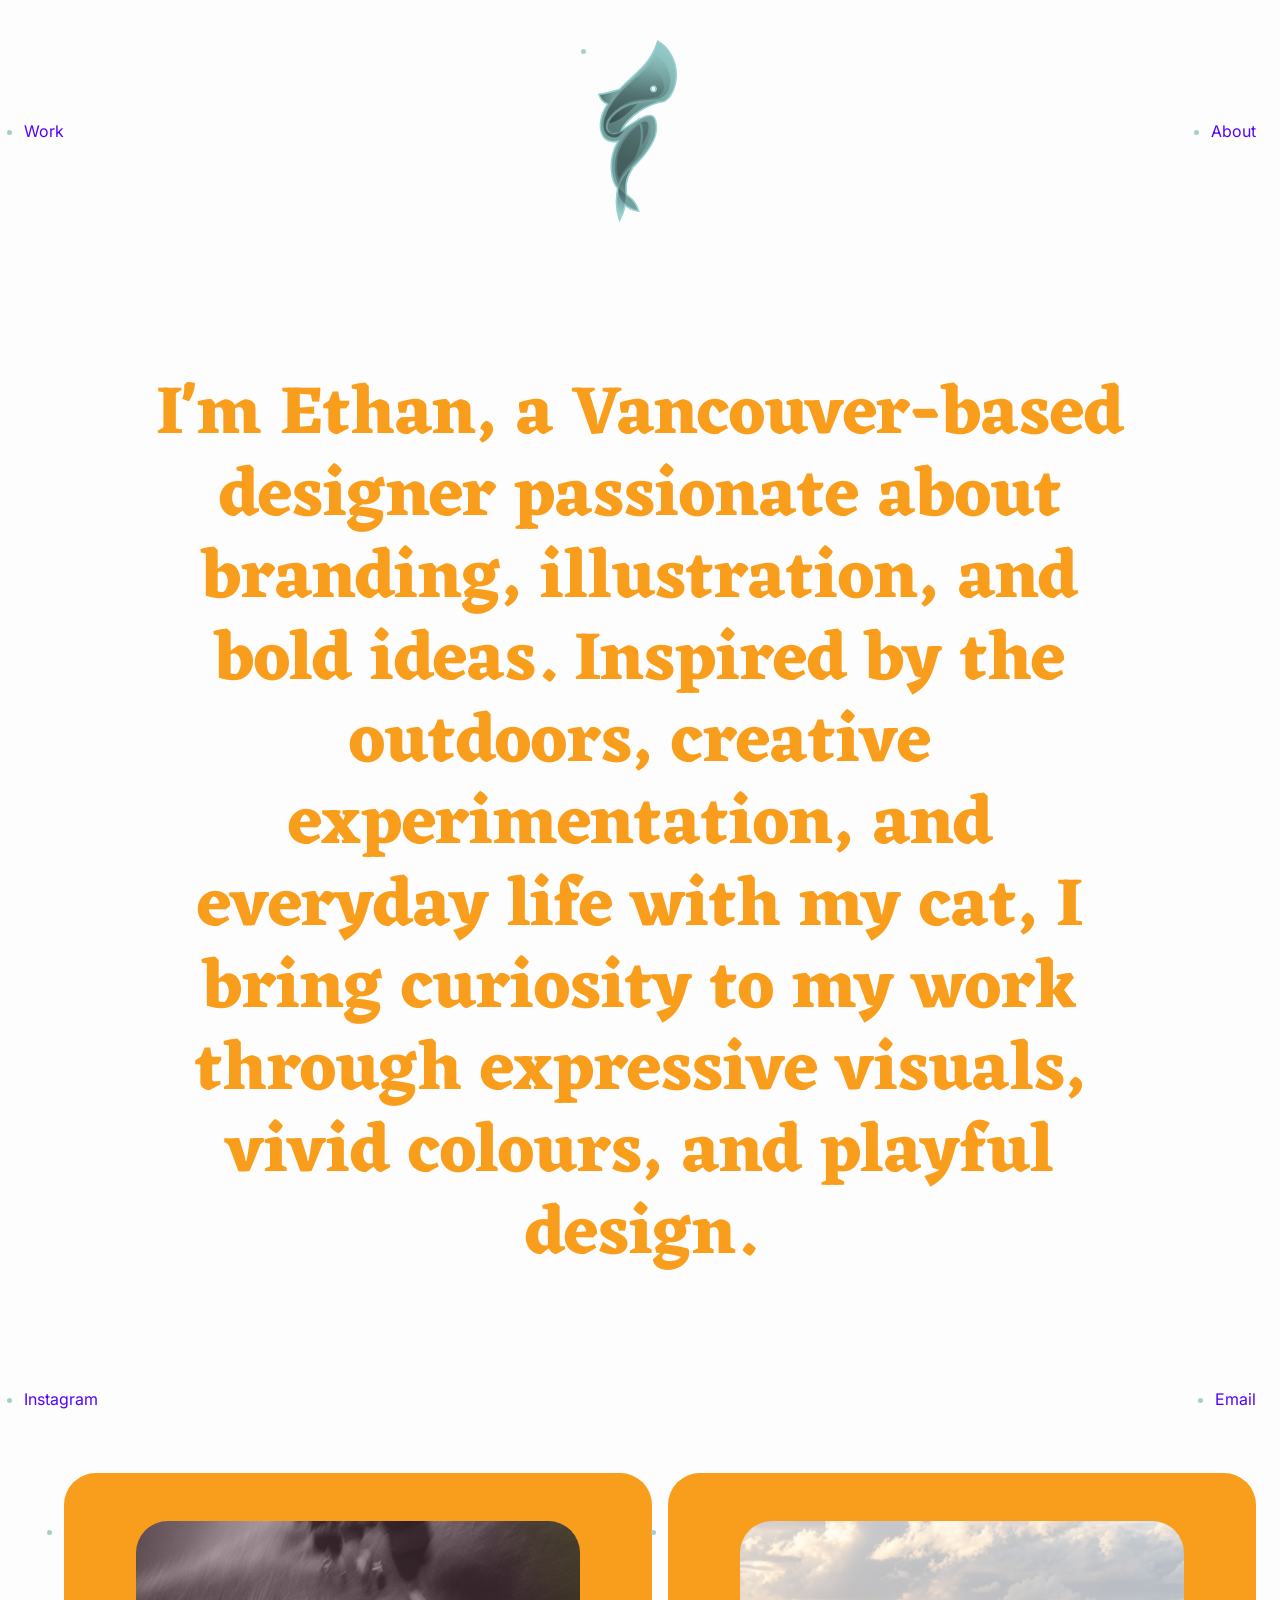
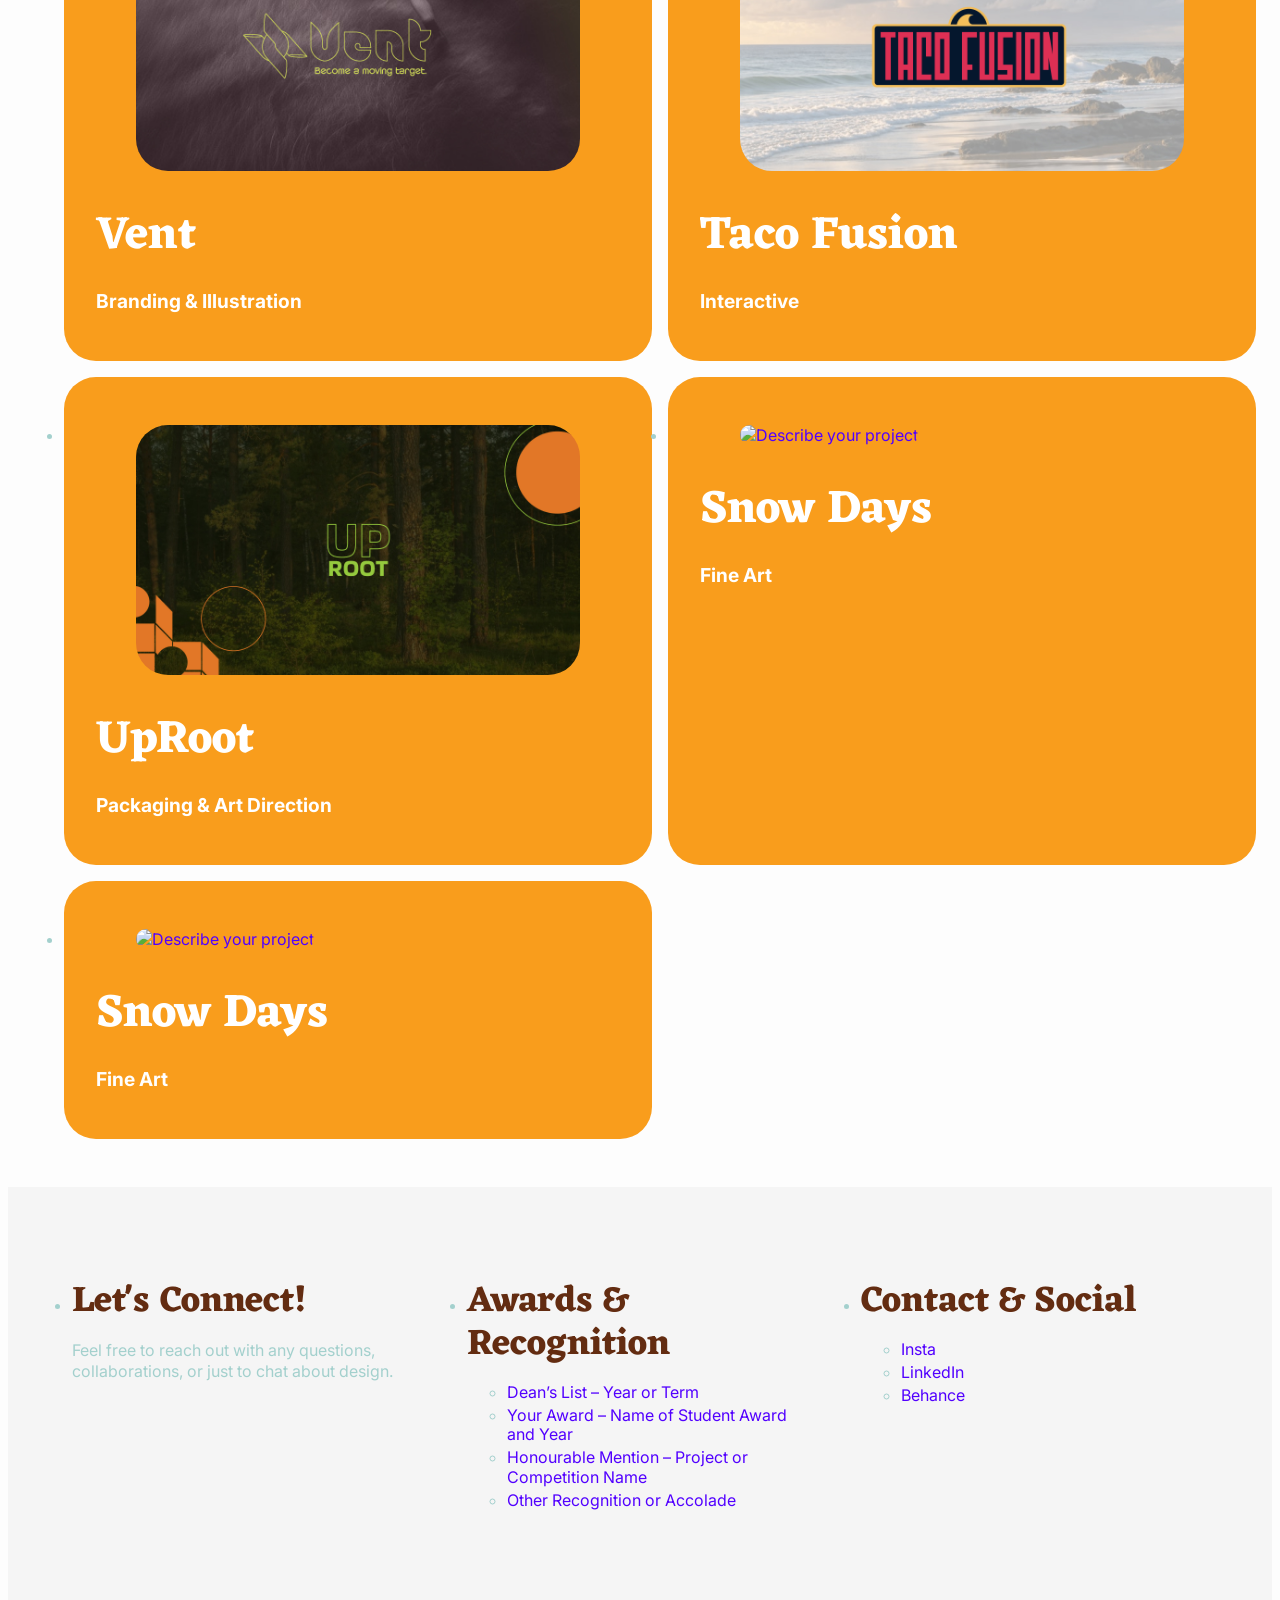
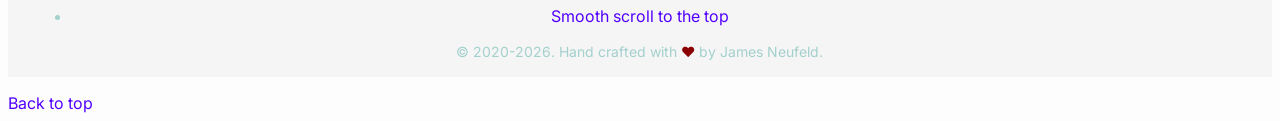
==== commit c73442e8: "Hero text" ====
--- a/index.html
+++ b/index.html
@@ -26,7 +26,7 @@
       </header>
       <div class="hero-headline-wrapper">
         <h1 class="hero-headline">
-          This new layout features <span class="highlight-primary"><strong>project titles</strong></span> displayed <span class="highlight-primary"><strong>below</strong></span> the images — each one sits in a bold color block you can customize.
+          I'm Ethan, a Vancouver-based designer passionate about branding, illustration, and bold ideas. Inspired by the outdoors, creative experimentation, and everyday life with my cat, I bring curiosity to my work through expressive visuals, vivid colours, and playful design.
         </h1>
       </div>
       <footer class="hero-footer">
@@ -43,7 +43,7 @@
           <li class="work-page-grid-item project-container rounded-large">
             <a href="project-1.html" class="margin-bottom">
               <figure>
-                <img src="assets/temp/first-name-last-name--project-title--category-3.jpg" width="1920" height="1080" class="rounded-large" loading="lazy" alt="Describe your project" />
+                <img src="assets/vent/ethan-brauner-vent-clothing-brand-design.jpg" width="1920" height="1080" class="rounded-large" loading="lazy" alt="Describe your project" />
               </figure>
             </a>
             <a href="project-1.html">
@@ -56,7 +56,7 @@
           <li class="work-page-grid-item project-container rounded-large">
             <a href="project-2.html" class="margin-bottom">
               <figure>
-                <img src="assets/temp/first-name-last-name--project-title--category-1.jpg" width="1920" height="1080" class="rounded-large" loading="lazy" alt="Describe your project" />
+                <img src="assets/taco-fusion/ethan-brauner-travel-inspired-restaurant-menu-design.jpg" width="1920" height="1080" class="rounded-large" loading="lazy" alt="Describe your project" />
               </figure>
             </a>
             <a href="project-2.html">
@@ -69,13 +69,26 @@
           <li class="work-page-grid-item project-container rounded-large">
             <a href="project-3.html" class="margin-bottom">
               <figure>
-                <img src="assets/temp/first-name-last-name--project-title--category-2.jpg" width="1920" height="1080" class="rounded-large" loading="lazy" alt="Describe your project" />
+                <img src="assets/uproot/ethan-brauner-modular-housing-brand-identity.jpg" width="1920" height="1080" class="rounded-large" loading="lazy" alt="Describe your project" />
               </figure>
             </a>
             <a href="project-3.html">
               <div class="project-details-overlay rounded-large">
                 <h1 class="work-grid-project-title">UpRoot</h1>
                 <h4 class="work-grid-project-category">Packaging &amp; Art Direction</h4>
+              </div>
+            </a>
+          </li>
+          <li class="work-page-grid-item project-container rounded-large">
+            <a href="project-1.html" class="margin-bottom">
+              <figure>
+                <img src="assets/gear2/" width="1920" height="1080" class="rounded-large" loading="lazy" alt="Describe your project" />
+              </figure>
+            </a>
+            <a href="project-1.html">
+              <div class="project-details-overlay rounded-large">
+                <h1 class="work-grid-project-title">Snow Days</h1>
+                <h4 class="work-grid-project-category">Fine Art</h4>
               </div>
             </a>
           </li>
--- a/styles/style.css
+++ b/styles/style.css
@@ -133,7 +133,7 @@
   --color-text-project-category: #ffffff;
   --color-text-project-description: #222;
   --color-text-project-sidebar: #222;
-  --color-text-project-title: #5200ff;
+  --color-text-project-title: #2d605b;
   --color-text-work-grid-title: #ffffff;
   /* Link States */
   --color-link: #5200ff;
@@ -149,7 +149,7 @@
   /* Components */
   --color-bg-full-width: #f5f5f5;
   --color-bg-project-description: #f5f5f5;
-  --color-bg-sidebar-project: orangered;
+  --color-bg-sidebar-project: transparent;
   --color-bg-sidebar-work: lemonchiffon;
   --color-gradient-hero: linear-gradient(90deg, #ff00ff, #00ffff);
   --color-gradient-project-details: linear-gradient(-225deg, #ff057c 0%, #8d0b93 50%, #321575 100%);
@@ -1167,7 +1167,7 @@
 .project-details {
   width: 100%;
   padding: var(--padding-small);
-  background: var(--color-gradient-project-details); /* TODO: Remove gradient background if you prefer a simpler design */
+
 }
 
 /* Previous/Next Arrow Styles */
